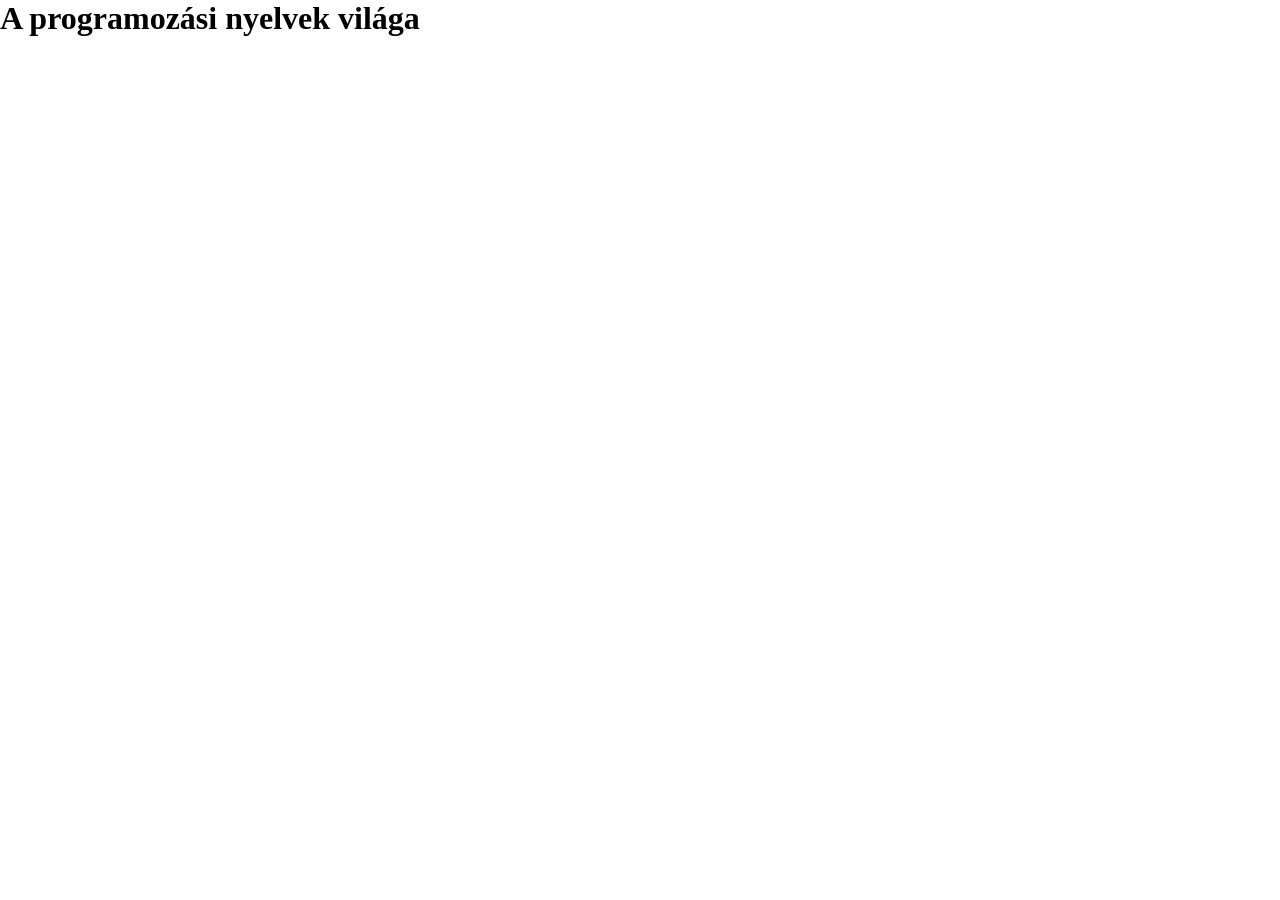
==== index.html @ eea2c784 "Add files via upload" ====
<!DOCTYPE html>
<html lang="hu">
<head>
    <meta charset="UTF-8">
    <meta http-equiv="X-UA-Compatible" content="IE=edge">
    <meta name="viewport" content="width=device-width, initial-scale=1.0">
    <title>A programozási nyelvek</title>
    <link rel="shortcut icon" href="media/logo.ico" type="image/x-icon">
    <link rel="stylesheet" href="style.css">
    <script src="script.js" defer></script>
</head>
<body>
    <h1>A programozási nyelvek világa</h1>
</body>
</html>
---- style.css ----
* {
    padding: 0;
    margin: 0;
    box-sizing: border-box;
}
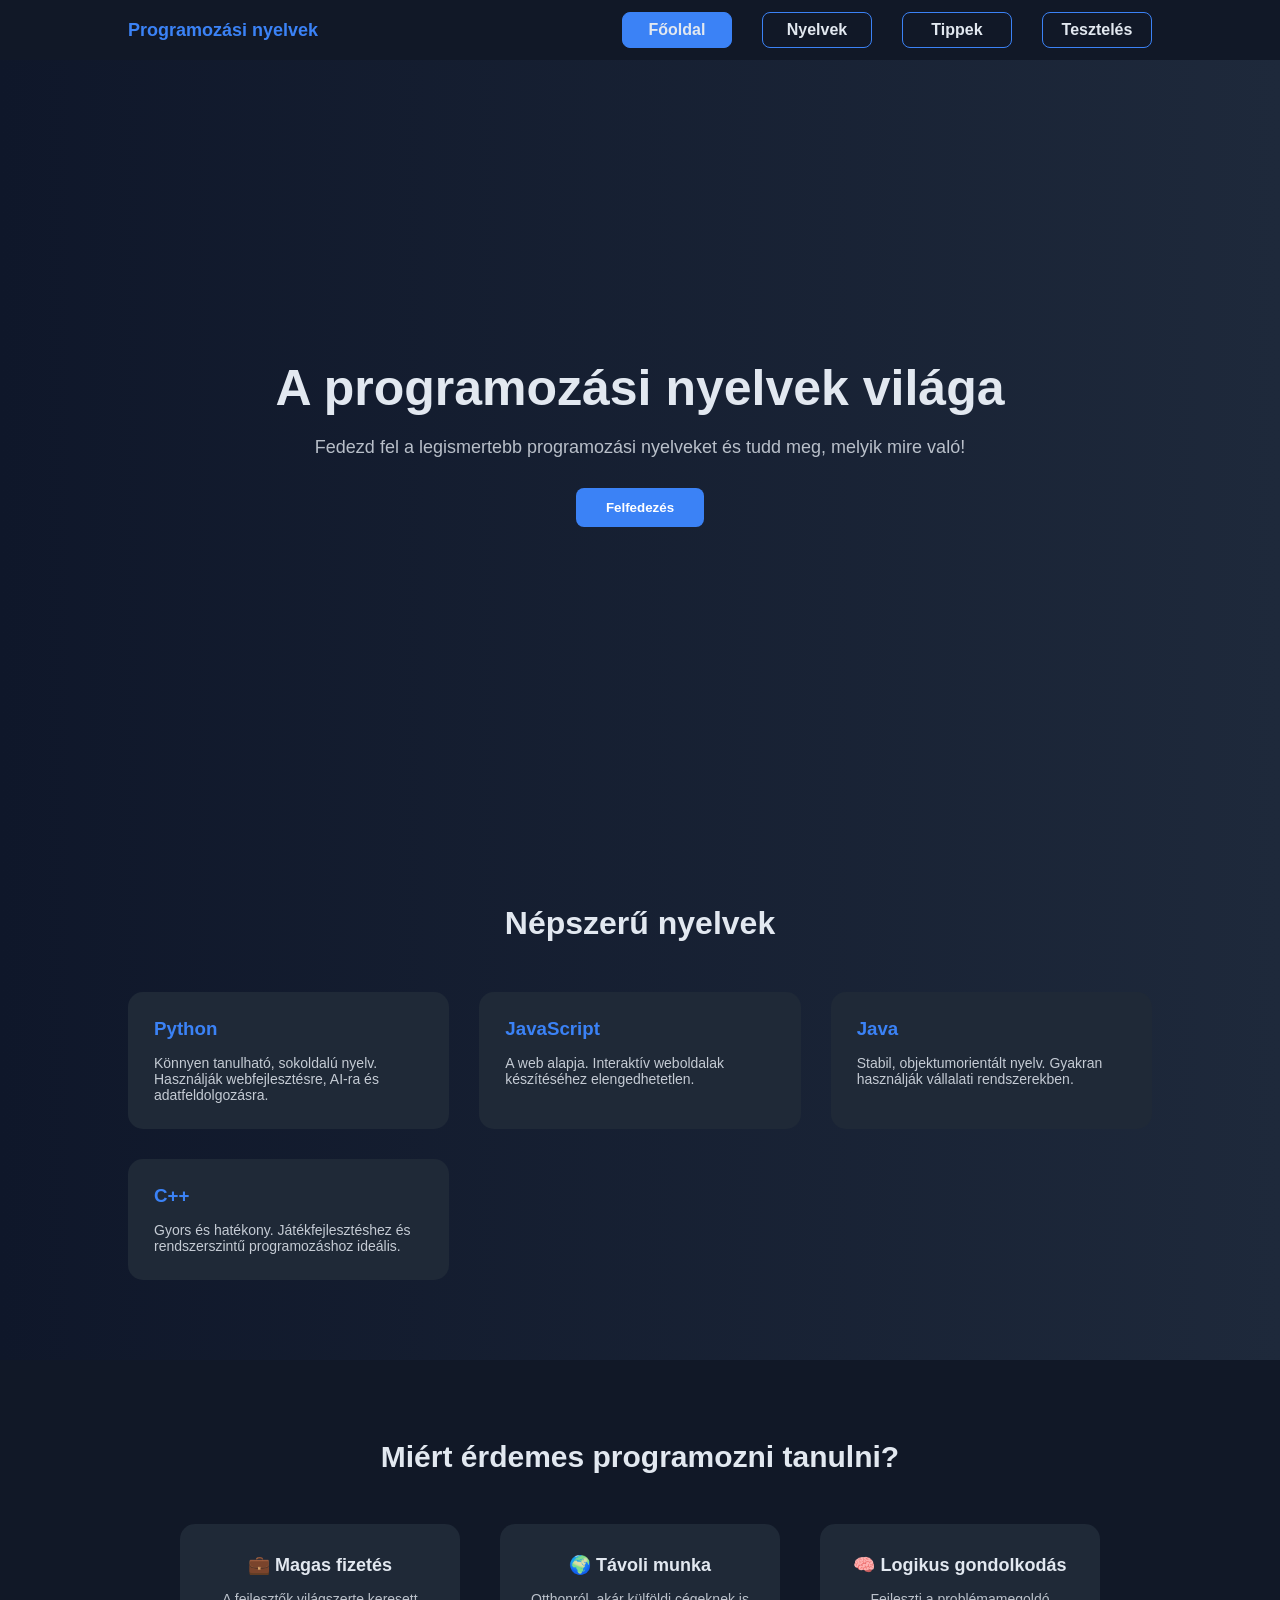
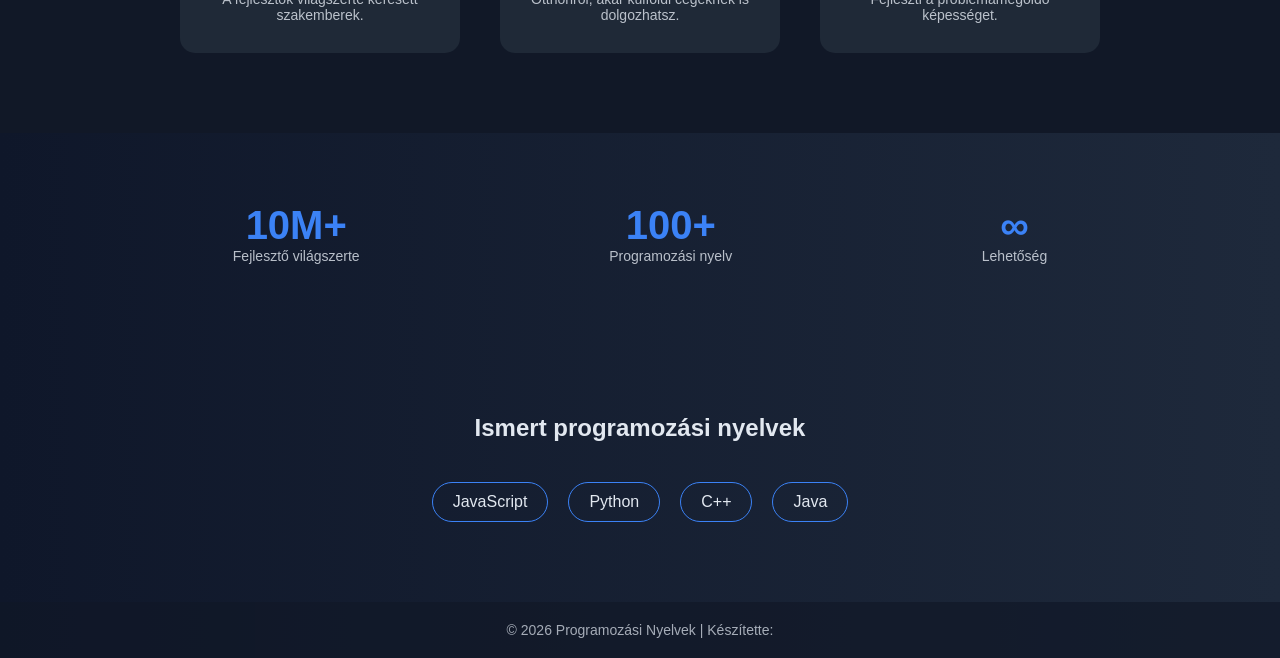
==== commit cbf0a345: "Add files via upload" ====
--- a/index.html
+++ b/index.html
@@ -1,15 +1,102 @@
 <!DOCTYPE html>
 <html lang="hu">
-<head>
-    <meta charset="UTF-8">
-    <meta http-equiv="X-UA-Compatible" content="IE=edge">
-    <meta name="viewport" content="width=device-width, initial-scale=1.0">
-    <title>A programozási nyelvek</title>
-    <link rel="shortcut icon" href="media/logo.ico" type="image/x-icon">
-    <link rel="stylesheet" href="style.css">
-    <script src="script.js" defer></script>
-</head>
-<body>
-    <h1>A programozási nyelvek világa</h1>
-</body>
+   <head>
+      <meta charset="UTF-8">
+      <meta name="viewport" content="width=device-width, initial-scale=1.0">
+      <title>A programozási nyelvek</title>
+      <link rel="stylesheet" href="style.css">
+      <script src="script.js" defer></script>
+   </head>
+   <body>
+      <!-- NAVBAR -->
+      <nav class="navbar">
+         <div class="logo">Programozási nyelvek</div>
+         <div class="hamburger" id="hamburger">
+            ☰
+         </div>
+         <ul class="nav-links" id="navLinks">
+            <li><a href="index.html" class="active">Főoldal</a></li>
+            <li><a href="languages.html">Nyelvek</a></li>
+            <li><a href="tips.html">Tippek</a></li>
+            <li><a href="tester.html">Tesztelés</a></li>
+         </ul>
+      </nav>
+      <!-- HERO -->
+      <section class="hero">
+         <h1>A programozási nyelvek világa</h1>
+         <p>Fedezd fel a legismertebb programozási nyelveket és tudd meg, melyik mire való!</p>
+         <button onclick="window.location.href='languages.html'">
+         Felfedezés
+         </button>
+      </section>
+      <!-- LANGUAGES -->
+      <section class="languages">
+         <h2>Népszerű nyelvek</h2>
+         <div class="card-container">
+            <div class="card">
+               <h3>Python</h3>
+               <p>Könnyen tanulható, sokoldalú nyelv. Használják webfejlesztésre, AI-ra és adatfeldolgozásra.</p>
+            </div>
+            <div class="card">
+               <h3>JavaScript</h3>
+               <p>A web alapja. Interaktív weboldalak készítéséhez elengedhetetlen.</p>
+            </div>
+            <div class="card">
+               <h3>Java</h3>
+               <p>Stabil, objektumorientált nyelv. Gyakran használják vállalati rendszerekben.</p>
+            </div>
+            <div class="card">
+               <h3>C++</h3>
+               <p>Gyors és hatékony. Játékfejlesztéshez és rendszerszintű programozáshoz ideális.</p>
+            </div>
+         </div>
+      </section>
+      <!-- WHY -->
+      <section class="why">
+         <h2>Miért érdemes programozni tanulni?</h2>
+         <div class="why-container">
+            <div class="why-box">
+               <h3>💼 Magas fizetés</h3>
+               <p>A fejlesztők világszerte keresett szakemberek.</p>
+            </div>
+            <div class="why-box">
+               <h3>🌍 Távoli munka</h3>
+               <p>Otthonról, akár külföldi cégeknek is dolgozhatsz.</p>
+            </div>
+            <div class="why-box">
+               <h3>🧠 Logikus gondolkodás</h3>
+               <p>Fejleszti a problémamegoldó képességet.</p>
+            </div>
+         </div>
+      </section>
+      <!-- STATS -->
+      <section class="stats">
+         <div class="stat">
+            <h3>10M+</h3>
+            <p>Fejlesztő világszerte</p>
+         </div>
+         <div class="stat">
+            <h3>100+</h3>
+            <p>Programozási nyelv</p>
+         </div>
+         <div class="stat">
+            <h3>∞</h3>
+            <p>Lehetőség</p>
+         </div>
+      </section>
+      <!-- TECHNOLOGIES -->
+      <section class="tech">
+         <h2>Ismert programozási nyelvek</h2>
+         <div class="tech-list">
+            <span>JavaScript</span>
+            <span>Python</span>
+            <span>C++</span>
+            <span>Java</span>
+         </div>
+      </section>
+      <!-- FOOTER -->
+      <footer>
+         <p>© 2026 Programozási Nyelvek | Készítette: </p>
+      </footer>
+   </body>
 </html>
--- a/style.css
+++ b/style.css
@@ -1,5 +1,294 @@
 * {
-    padding: 0;
-    margin: 0;
-    box-sizing: border-box;
+	margin: 0;
+	padding: 0;
+	box-sizing: border-box;
+}
+
+body {
+	font-family: 'Poppins', sans-serif;
+	background: linear-gradient(to right, #0f172a, #1e293b);
+	color: #e2e8f0;
+	scroll-behavior: smooth;
+}
+
+/* NAVBAR */
+
+a {
+	display: block;
+	width: 110px;
+	text-align: center;
+}
+
+.navbar {
+	height: 60px;
+	background-color: #111827;
+	display: flex;
+	justify-content: space-between;
+	align-items: center;
+	padding: 0 10%;
+	position: sticky;
+	top: 0;
+	z-index: 1000;
+}
+
+.logo {
+	font-weight: 800;
+	color: #3b82f6;
+	font-size: 18px;
+}
+
+.nav-links {
+	list-style: none;
+	display: flex;
+	gap: 30px;
+}
+
+.nav-links a {
+	text-decoration: none;
+	color: #e2e8f0;
+	padding: 8px 15px;
+	border-radius: 8px;
+	border: 1px solid #3b82f6;
+	transition: 0.3s;
+	font-weight: 600;
+}
+
+.nav-links a:hover {
+	background-color: #3b82f6;
+	box-shadow: 0 0 20px rgba(59, 130, 246, 0.7);
+}
+
+.active {
+	background-color: #3b82f6;
+}
+
+/* HAMBURGER */
+
+.hamburger {
+	display: none;
+	font-size: 28px;
+	cursor: pointer;
+	color: white;
+}
+
+/* HERO */
+.hero {
+	height: 85vh;
+	display: flex;
+	flex-direction: column;
+	justify-content: center;
+	align-items: center;
+	text-align: center;
+	padding: 20px;
+}
+
+.hero h1 {
+	font-size: 50px;
+	margin-bottom: 20px;
+}
+
+.hero p {
+	font-size: 18px;
+	margin-bottom: 30px;
+	opacity: 0.8;
+}
+
+.hero button {
+	padding: 12px 30px;
+	border: none;
+	border-radius: 8px;
+	background-color: #3b82f6;
+	color: white;
+	font-weight: 600;
+	cursor: pointer;
+	transition: 0.3s;
+}
+
+.hero button:hover {
+	background-color: #2563eb;
+	box-shadow: 0 0 20px rgba(59, 130, 246, 0.8);
+}
+
+/* LANGUAGES */
+.languages {
+	padding: 80px 10%;
+}
+
+.languages h2 {
+	text-align: center;
+	margin-bottom: 50px;
+	font-size: 32px;
+}
+
+.card-container {
+	display: grid;
+	grid-template-columns: repeat(auto-fit, minmax(250px, 1fr));
+	gap: 30px;
+}
+
+.card {
+	background-color: #1f2937;
+	padding: 25px;
+	border-radius: 15px;
+	transition: 0.3s;
+	border: 1px solid transparent;
+}
+
+.card h3 {
+	margin-bottom: 15px;
+	color: #3b82f6;
+}
+
+.card p {
+	font-size: 14px;
+	opacity: 0.85;
+}
+
+.card:hover {
+	transform: translateY(-10px);
+	border: 1px solid #3b82f6;
+	box-shadow: 0 15px 30px rgba(0, 0, 0, 0.4);
+}
+
+/* WHY */
+.why {
+	padding: 80px 10%;
+	background-color: #111827;
+	text-align: center;
+}
+
+.why h2 {
+	margin-bottom: 50px;
+	font-size: 30px;
+}
+
+.why-container {
+	display: flex;
+	justify-content: center;
+	gap: 40px;
+	flex-wrap: wrap;
+}
+
+.why-box {
+	background: #1f2937;
+	padding: 30px;
+	border-radius: 15px;
+	width: 280px;
+	transition: 0.3s;
+}
+
+.why-box:hover {
+	transform: scale(1.05);
+	box-shadow: 0 0 20px rgba(59, 130, 246, 0.6);
+}
+
+.why-box h3 {
+	margin-bottom: 15px;
+	font-size: 18px;
+}
+
+.why-box p {
+	font-size: 14px;
+	opacity: 0.8;
+}
+
+/* STATS */
+.stats {
+	padding: 70px 10%;
+	display: flex;
+	justify-content: space-around;
+	text-align: center;
+	background: linear-gradient(to right, #0f172a, #1e293b);
+	flex-wrap: wrap;
+	gap: 40px;
+}
+
+.stat h3 {
+	font-size: 40px;
+	color: #3b82f6;
+}
+
+.stat p {
+	opacity: 0.8;
+	font-size: 14px;
+}
+
+/* TECHNOLOGIES */
+.tech {
+	padding: 80px 10%;
+	text-align: center;
+
+}
+
+.tech h2 {
+	margin-bottom: 40px;
+}
+
+.tech-list {
+	display: flex;
+	justify-content: center;
+	gap: 20px;
+	flex-wrap: wrap;
+}
+
+.tech-list span {
+	padding: 10px 20px;
+	border: 1px solid #3b82f6;
+	border-radius: 20px;
+	transition: 0.3s;
+}
+
+.tech-list span:hover {
+	background-color: #3b82f6;
+	color: white;
+}
+
+/* MEDIA */
+@media (max-width: 768px) {
+	.hero h1 {
+		font-size: 35px;
+	}
+
+	.card-container {
+		gap: 20px;
+	}
+
+	.why-container {
+		gap: 20px;
+	}
+
+	.stats {
+		flex-direction: column;
+		gap: 30px;
+	}
+
+	.hamburger {
+		display: block;
+	}
+
+	.nav-links {
+		position: absolute;
+		top: 60px;
+		right: 0;
+		background-color: #111827;
+		flex-direction: column;
+		width: 200px;
+		padding: 20px;
+		gap: 15px;
+		display: none;
+		box-shadow: -5px 5px 15px rgba(0, 0, 0, 0.4);
+	}
+
+	.nav-links.show {
+		display: flex;
+	}
+}
+
+/* FOOTER */
+footer {
+	background-color: #111827;
+	padding: 20px;
+	text-align: center;
+	font-size: 14px;
+	opacity: 0.7;
 }
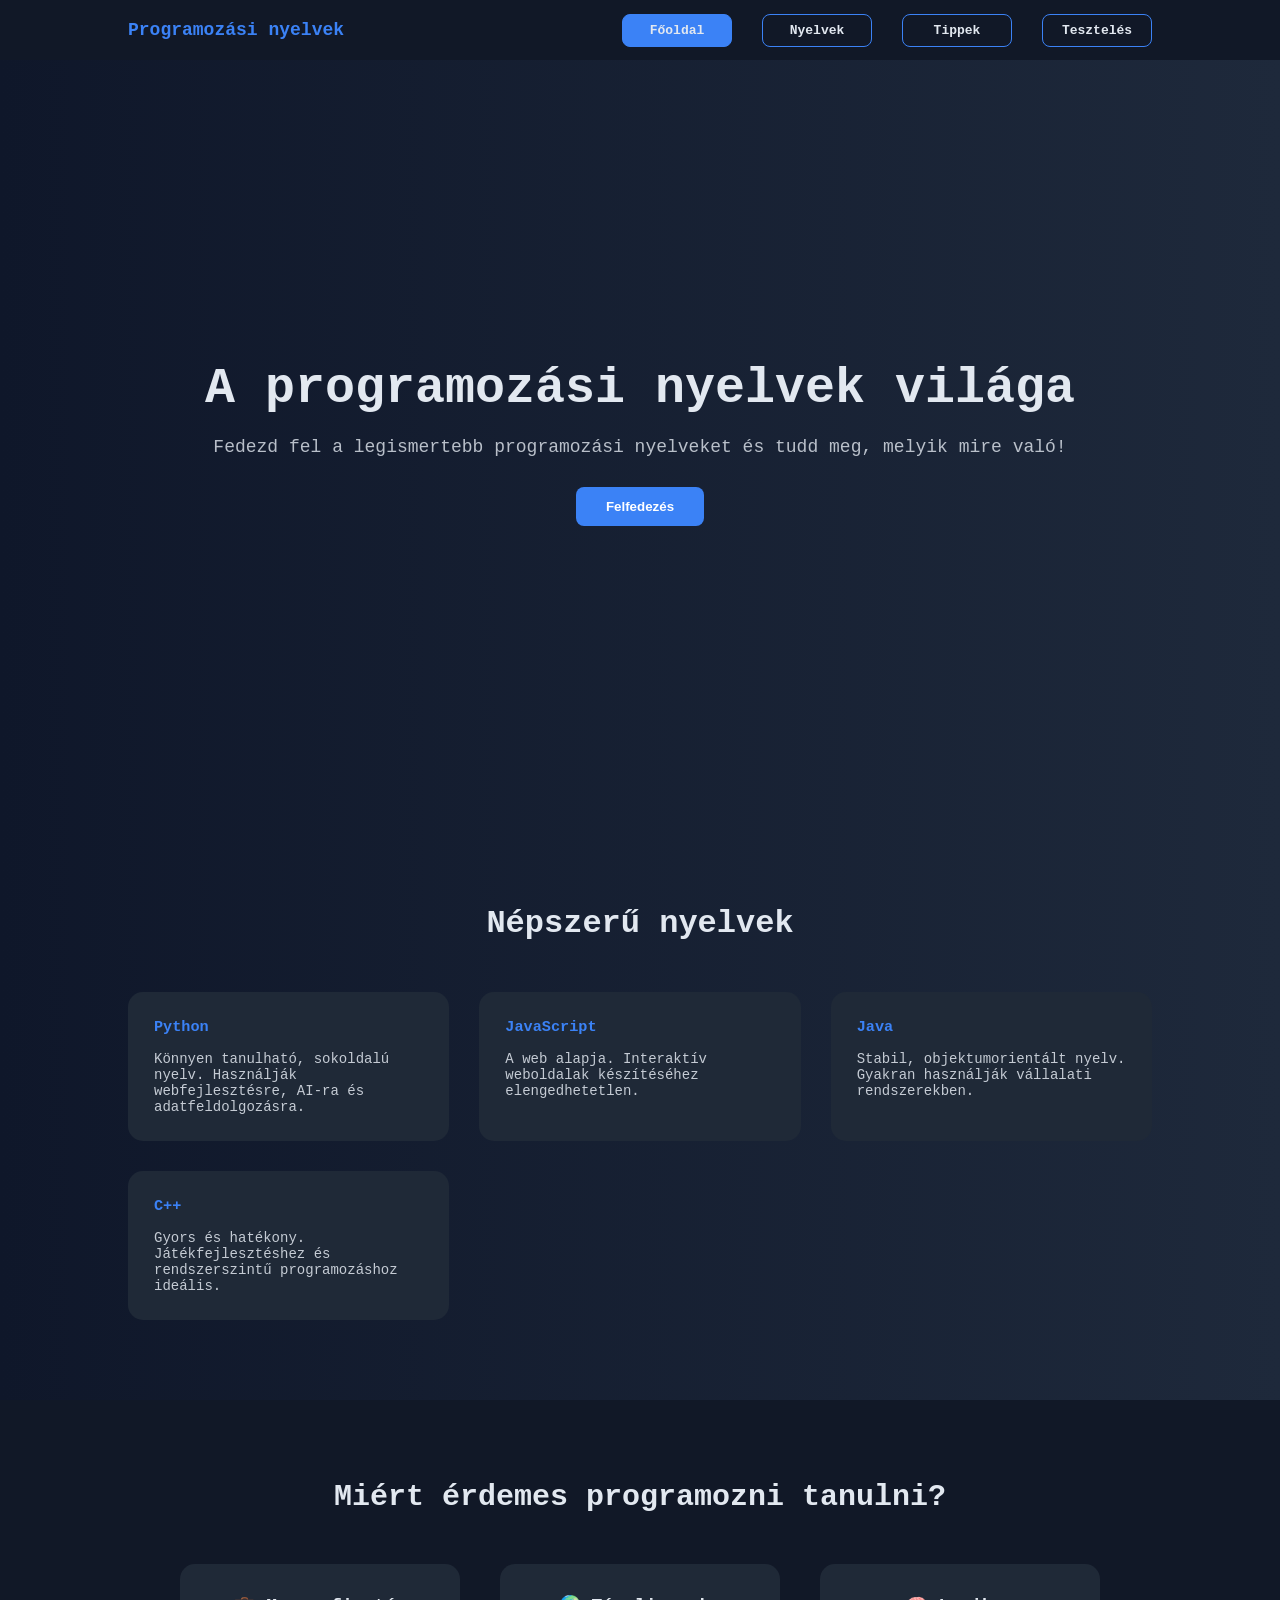
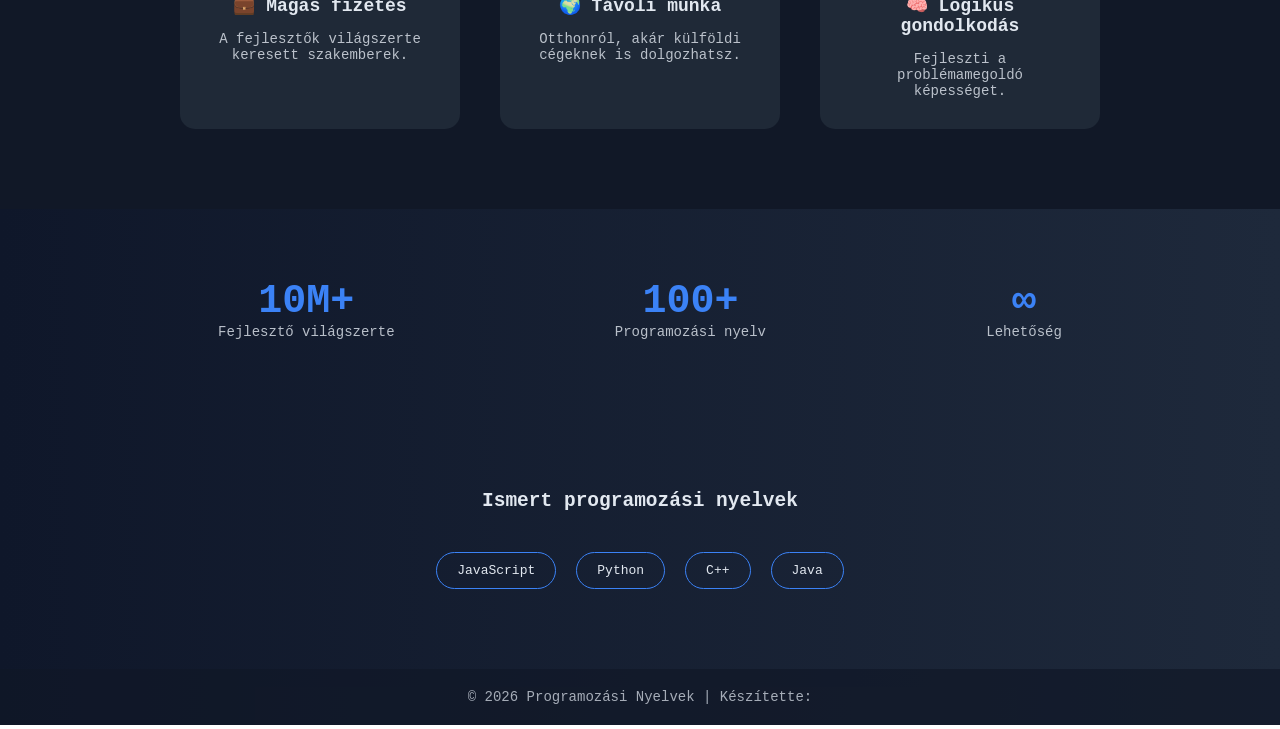
==== commit 30b39f9b: "Add files via upload" ====
--- a/index.html
+++ b/index.html
@@ -8,7 +8,6 @@
       <script src="script.js" defer></script>
    </head>
    <body>
-      <!-- NAVBAR -->
       <nav class="navbar">
          <div class="logo">Programozási nyelvek</div>
          <div class="hamburger" id="hamburger">
@@ -21,7 +20,6 @@
             <li><a href="tester.html">Tesztelés</a></li>
          </ul>
       </nav>
-      <!-- HERO -->
       <section class="hero">
          <h1>A programozási nyelvek világa</h1>
          <p>Fedezd fel a legismertebb programozási nyelveket és tudd meg, melyik mire való!</p>
@@ -29,7 +27,6 @@
          Felfedezés
          </button>
       </section>
-      <!-- LANGUAGES -->
       <section class="languages">
          <h2>Népszerű nyelvek</h2>
          <div class="card-container">
@@ -51,7 +48,6 @@
             </div>
          </div>
       </section>
-      <!-- WHY -->
       <section class="why">
          <h2>Miért érdemes programozni tanulni?</h2>
          <div class="why-container">
@@ -69,7 +65,6 @@
             </div>
          </div>
       </section>
-      <!-- STATS -->
       <section class="stats">
          <div class="stat">
             <h3>10M+</h3>
@@ -84,7 +79,6 @@
             <p>Lehetőség</p>
          </div>
       </section>
-      <!-- TECHNOLOGIES -->
       <section class="tech">
          <h2>Ismert programozási nyelvek</h2>
          <div class="tech-list">
@@ -94,7 +88,6 @@
             <span>Java</span>
          </div>
       </section>
-      <!-- FOOTER -->
       <footer>
          <p>© 2026 Programozási Nyelvek | Készítette: </p>
       </footer>
--- a/style.css
+++ b/style.css
@@ -1,17 +1,15 @@
 * {
 	margin: 0;
 	padding: 0;
-	box-sizing: border-box;
+	box-sizing: border-box;	
 }
 
 body {
-	font-family: 'Poppins', sans-serif;
+	font-family:monospace;
 	background: linear-gradient(to right, #0f172a, #1e293b);
 	color: #e2e8f0;
 	scroll-behavior: smooth;
 }
-
-/* NAVBAR */
 
 a {
 	display: block;
@@ -62,7 +60,6 @@
 	background-color: #3b82f6;
 }
 
-/* HAMBURGER */
 
 .hamburger {
 	display: none;
@@ -71,7 +68,6 @@
 	color: white;
 }
 
-/* HERO */
 .hero {
 	height: 85vh;
 	display: flex;
@@ -109,7 +105,6 @@
 	box-shadow: 0 0 20px rgba(59, 130, 246, 0.8);
 }
 
-/* LANGUAGES */
 .languages {
 	padding: 80px 10%;
 }
@@ -150,7 +145,6 @@
 	box-shadow: 0 15px 30px rgba(0, 0, 0, 0.4);
 }
 
-/* WHY */
 .why {
 	padding: 80px 10%;
 	background-color: #111827;
@@ -192,7 +186,6 @@
 	opacity: 0.8;
 }
 
-/* STATS */
 .stats {
 	padding: 70px 10%;
 	display: flex;
@@ -213,7 +206,6 @@
 	font-size: 14px;
 }
 
-/* TECHNOLOGIES */
 .tech {
 	padding: 80px 10%;
 	text-align: center;
@@ -243,7 +235,6 @@
 	color: white;
 }
 
-/* MEDIA */
 @media (max-width: 768px) {
 	.hero h1 {
 		font-size: 35px;
@@ -284,7 +275,6 @@
 	}
 }
 
-/* FOOTER */
 footer {
 	background-color: #111827;
 	padding: 20px;
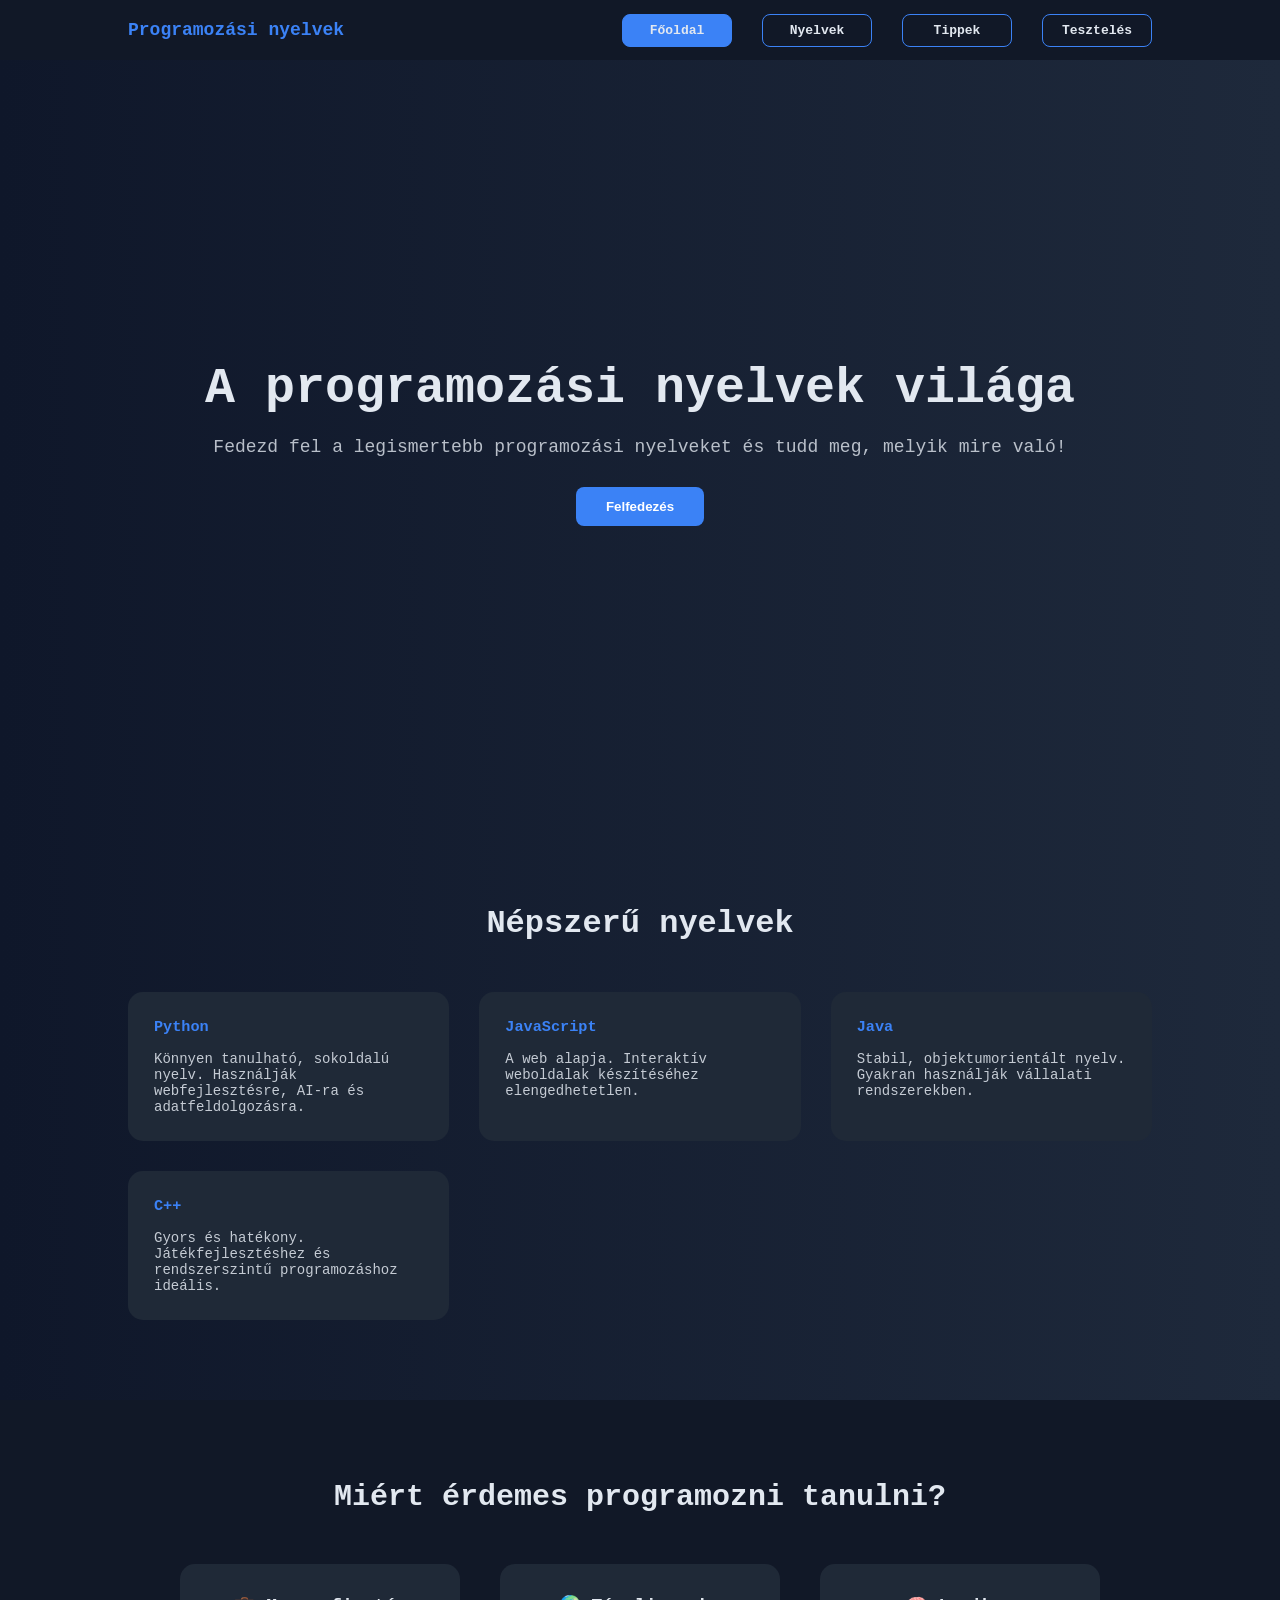
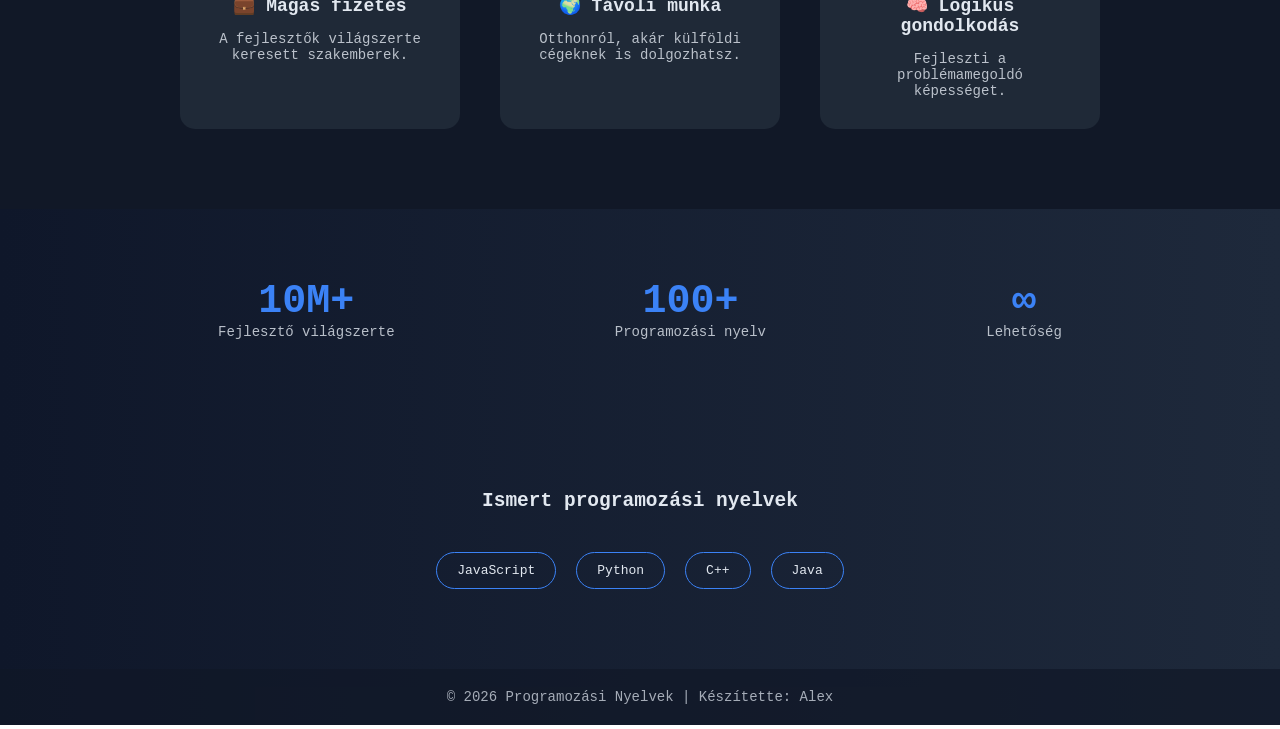
==== commit d39439bd: "Add files via upload" ====
--- a/index.html
+++ b/index.html
@@ -3,9 +3,10 @@
    <head>
       <meta charset="UTF-8">
       <meta name="viewport" content="width=device-width, initial-scale=1.0">
-      <title>A programozási nyelvek</title>
       <link rel="stylesheet" href="style.css">
       <script src="script.js" defer></script>
+      <title>A programozási nyelvek</title>
+      <link rel="shortcut icon" href="media/logo.ico" type="image/x-icon">
    </head>
    <body>
       <nav class="navbar">
@@ -89,7 +90,7 @@
          </div>
       </section>
       <footer>
-         <p>© 2026 Programozási Nyelvek | Készítette: </p>
+         <p>© 2026 Programozási Nyelvek | Készítette: Alex</p>
       </footer>
    </body>
 </html>
